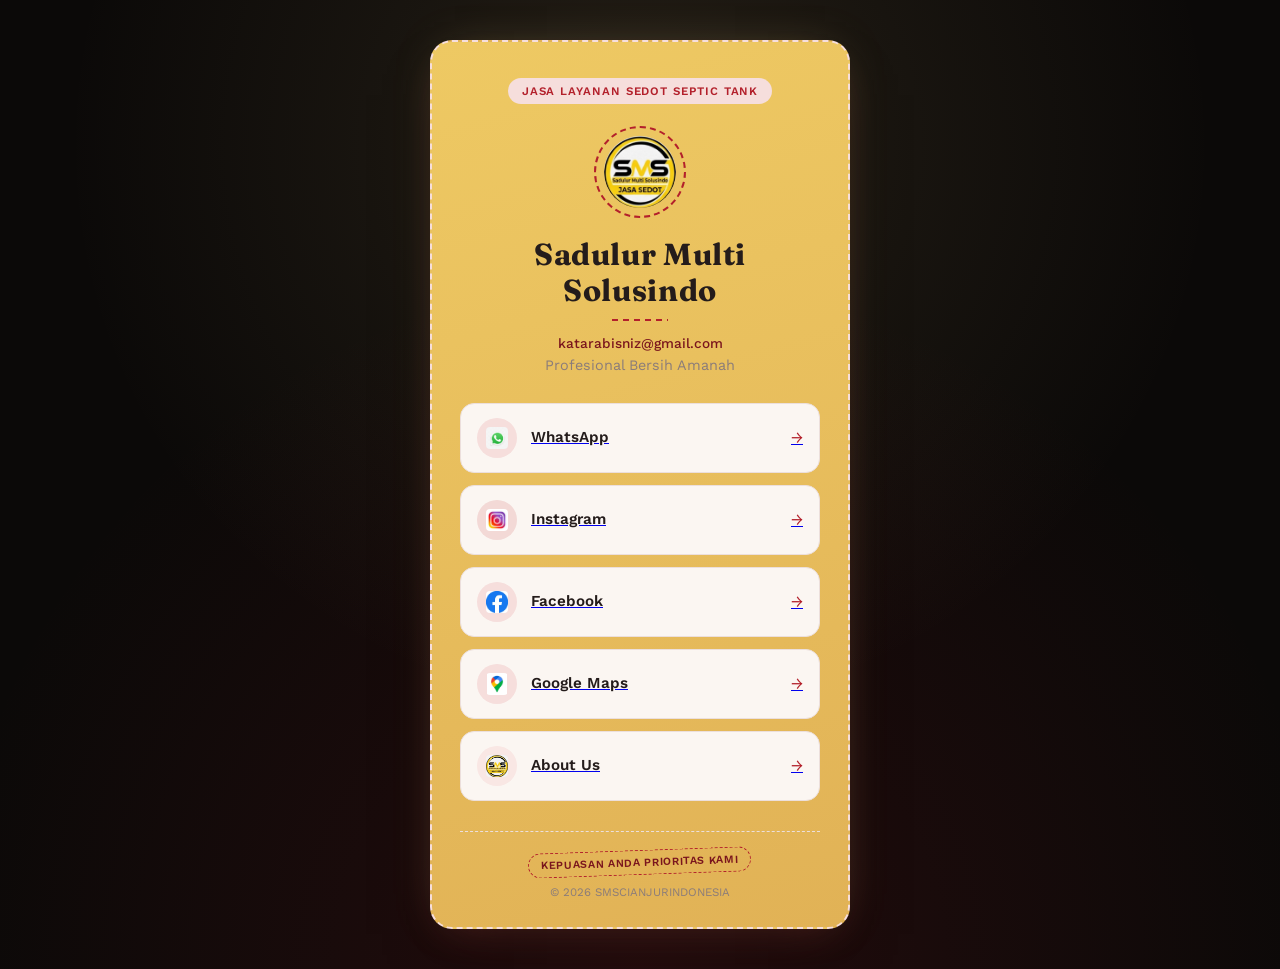
==== index.html @ 0db6859a "Add files via upload" ====
<!doctype html>
<html lang="id">
  <head>
    <meta charset="UTF-8" />
    <meta name="viewport" content="width=device-width, initial-scale=1.0" />
    <title>Sadulur Multi Solusindo</title>
    <link rel="preconnect" href="https://fonts.googleapis.com" />
    <link rel="preconnect" href="https://fonts.gstatic.com" crossorigin />
    <link
      href="https://fonts.googleapis.com/css2?family=Fraunces:opsz,wght@9..144,600;9..144,700&family=Work+Sans:wght@400;500;600&display=swap"
      rel="stylesheet"
    />
    <link rel="stylesheet" href="style.css" />
  </head>
  <body>
    <div class="page">
      <div class="eyebrow">Jasa layanan sedot septic tank</div>

      <div class="badge-wrap">
        <div class="badge">
          <div class="stitch-ring"></div>
          <div class="avatar">
            <img src="b.jpeg" alt="Logo Katara Shop">
          </div>
        </div>
      </div>

      <h1>Sadulur Multi Solusindo</h1>
      <span class="stitch-underline"></span>
      <div class="handle">katarabisniz@gmail.com</div>
      <p class="tagline">Profesional Bersih Amanah</p>

      <div class="rack">
        <a
          class="tag wa"
          href="https://wa.me/6289531434314"
          target="_blank"
          rel="noopener"
        >
          <div class="icon" aria-hidden="true">
            <img src="walogo.png" alt="" />
          </div>
          <div class="label">
            <b>WhatsApp</b>
            <span></span>
          </div>
          <div class="arrow">→</div>
        </a>

        <a class="tag tk" href="https://instagram.com/katarabisniz/" target="_blank" rel="noopener">
          <div class="icon" aria-hidden="true">
            <img src="inslogo.jpg" alt="" />
          </div>
          <div class="label">
            <b>Instagram</b>
            <span></span>
          </div>
          <div class="arrow">→</div>
        </a>

        <a class="tag fb" href="https://www.facebook.com/profile.php?id=61591727910562" target="_blank" rel="noopener">
          <div class="icon" aria-hidden="true">
            <img src="faceb.webp" alt="" />
          </div>
          <div class="label">
            <b>Facebook</b>
            <span></span>
          </div>
          <div class="arrow">→</div>
        </a>

        <a class="tag maps" href="" target="_blank" rel="noopener">
          <div class="icon" aria-hidden="true">
            <img src="googleloog.webp" alt="" />
          </div>
          <div class="label">
            <b>Google Maps</b>
            <span></span>
          </div>
          <div class="arrow">→</div>
        </a>

        <a class="tag sh" href="about.html" target="_blank" rel="noopener">
          <div class="icon" aria-hidden="true">
            <img src="b.jpeg" alt="" />
          </div>
          <div class="label">
            <b>About Us</b>
            <span></span>
          </div>
          <div class="arrow">→</div>
        </a>
      </div>

      <div class="footer">
        <div class="stamp">Kepuasan anda prioritas kami</div>
        <p>© 2026 SMSCIANJURINDONESIA</p>
      </div>
    </div>

    <script src="script.js"></script>
  </body>
</html>
---- style.css ----
:root {
  --merah: #b3202b;
  --merah-gelap: #7a151d;
  --merah-muda: #f6dedc;
  --emas-lembut: #e1b256;
  --emas-terang: #eec963;
  --krem: #fbf6f2;
  --tinta: #241c1b;
  --tinta-lunak: #8a7c7a;
  --garis: #ecdfdc;

  --radius-besar: 22px;
  --radius-kecil: 14px;
}

* {
  box-sizing: border-box;
  margin: 0;
  padding: 0;
  -webkit-tap-highlight-color: transparent;
}

@media (prefers-reduced-motion: reduce) {
  * {
    animation: none !important;
    transition: none !important;
  }
}

html {
  -webkit-text-size-adjust: 100%;
  text-size-adjust: 100%;
}

body {
  min-height: 100vh;
  min-height: 100dvh;
  display: flex;
  align-items: center;
  justify-content: center;
  padding: 40px 16px;
  padding-top: max(40px, env(safe-area-inset-top));
  padding-bottom: max(40px, env(safe-area-inset-bottom));
  padding-left: max(16px, env(safe-area-inset-left));
  padding-right: max(16px, env(safe-area-inset-right));
  background:
    radial-gradient(circle at 50% 15%, rgba(217, 185, 120, 0.12) 0%, transparent 55%),
    radial-gradient(circle at 50% 100%, rgba(179, 32, 43, 0.15) 0%, transparent 60%),
    #0b0908;
  font-family: "Work Sans", sans-serif;
  color: var(--tinta);
  overflow-x: hidden;
}

.page {
  width: 100%;
  max-width: 420px;
  background: linear-gradient(165deg, var(--emas-terang) 0%, var(--emas-lembut) 100%);
  border: 2px dashed var(--merah-muda);
  border-radius: var(--radius-besar);
  padding: 36px 28px 28px;
  text-align: center;
  box-shadow:
    0 30px 60px -25px rgba(0, 0, 0, 0.55),
    0 18px 40px -22px rgba(179, 32, 43, 0.35),
    0 0 50px -18px rgba(217, 185, 120, 0.4);
}

.eyebrow {
  display: inline-block;
  font-size: clamp(0.66rem, 2.6vw, 0.72rem);
  font-weight: 600;
  letter-spacing: 0.08em;
  text-transform: uppercase;
  color: var(--merah);
  background: var(--merah-muda);
  padding: 6px 14px;
  border-radius: 999px;
  margin-bottom: 22px;
}

.badge-wrap {
  display: flex;
  justify-content: center;
  margin-bottom: 18px;
}

.badge {
  position: relative;
  width: 92px;
  height: 92px;
}

.stitch-ring {
  position: absolute;
  inset: 0;
  border-radius: 50%;
  border: 2px dashed var(--merah);
  animation: putar 16s linear infinite;
}

@keyframes putar {
  from {
    transform: rotate(0deg);
  }
  to {
    transform: rotate(360deg);
  }
}

.avatar {
  position: absolute;
  inset: 10px;
  border-radius: 50%;
  background: var(--merah);
  display: flex;
  align-items: center;
  justify-content: center;
  overflow: hidden;
}

.avatar span {
  font-family: "Fraunces", serif;
  font-weight: 700;
  font-size: 1.9rem;
  color: var(--emas-terang);
}

.avatar img {
  width: 100%;
  height: 100%;
  object-fit: cover;
}

h1 {
  font-family: "Fraunces", serif;
  font-weight: 700;
  font-size: clamp(1.35rem, 6vw, 1.9rem);
  letter-spacing: 0.02em;
  color: var(--tinta);
  margin-bottom: 10px;
  line-height: 1.2;
}

.stitch-underline {
  display: block;
  width: 56px;
  height: 2px;
  margin: 0 auto 14px;
  background-image: repeating-linear-gradient(
    90deg,
    var(--merah) 0 6px,
    transparent 6px 11px
  );
}

.handle {
  font-size: clamp(0.78rem, 3vw, 0.85rem);
  font-weight: 500;
  color: var(--merah-gelap);
  margin-bottom: 6px;
  word-break: break-word;
}

.tagline {
  font-size: clamp(0.82rem, 3vw, 0.9rem);
  color: var(--tinta-lunak);
  margin-bottom: 30px;
}

.rack {
  display: flex;
  flex-direction: column;
  gap: 12px;
}

.tag {
  display: flex;
  align-items: center;
  gap: 14px;
  padding: 14px 16px;
  min-height: 48px;
  background: var(--krem);
  border: 1px solid var(--garis);
  border-radius: var(--radius-kecil);
  text-align: left;
  transition:
    transform 0.18s ease,
    box-shadow 0.18s ease,
    border-color 0.18s ease;
}

.tag:hover,
.tag:focus-visible {
  transform: translateY(-2px);
  border-color: var(--merah);
  box-shadow: 0 12px 24px -16px rgba(179, 32, 43, 0.45);
  outline: none;
}

.tag:active {
  transform: scale(0.98);
  border-color: var(--merah);
}

.icon {
  flex-shrink: 0;
  width: 40px;
  height: 40px;
  border-radius: 50%;
  display: flex;
  align-items: center;
  justify-content: center;
  background: var(--merah-muda);
  color: var(--merah);
}

.icon img {
  width: 22px;
  height: 22px;
  object-fit: contain;
  border-radius: 4px;
}

.label {
  flex: 1;
  min-width: 0;
  display: flex;
  flex-direction: column;
  gap: 2px;
}

.label b {
  font-size: clamp(0.88rem, 3.2vw, 0.95rem);
  font-weight: 600;
  color: var(--tinta);
}

.label span {
  font-size: 0.78rem;
  color: var(--tinta-lunak);
}

.arrow {
  flex-shrink: 0;
  color: var(--merah);
  font-size: 1rem;
  transition: transform 0.18s ease;
}

.tag:hover .arrow {
  transform: translateX(4px);
}

.tag.tk .icon {
  background: #f3d9d6;
}
.tag.sh .icon {
  background: #f9e7e4;
}

.footer {
  margin-top: 30px;
  padding-top: 18px;
  border-top: 1px dashed var(--garis);
}

.stamp {
  display: inline-block;
  font-size: 0.68rem;
  font-weight: 600;
  letter-spacing: 0.06em;
  text-transform: uppercase;
  color: var(--merah-gelap);
  border: 1px dashed var(--merah);
  padding: 5px 12px;
  border-radius: 999px;
  transform: rotate(-2deg);
}

.footer p {
  margin-top: 10px;
  font-size: 0.72rem;
  color: var(--tinta-lunak);
}

@media (max-width: 480px) {
  body {
    padding: 24px 12px;
  }
  .page {
    padding: 30px 20px 24px;
    border-radius: 18px;
  }
}

@media (max-width: 400px) {
  .page {
    padding: 26px 16px 20px;
  }
  .badge {
    width: 80px;
    height: 80px;
  }
  .tag {
    padding: 12px 12px;
    gap: 10px;
  }
  .icon {
    width: 36px;
    height: 36px;
  }
  .icon img {
    width: 19px;
    height: 19px;
  }
}

@media (max-width: 340px) {
  body {
    padding: 16px 8px;
  }
  .page {
    padding: 22px 14px 18px;
  }
  .eyebrow {
    margin-bottom: 16px;
  }
  .tagline {
    margin-bottom: 22px;
  }
}

@media (max-height: 560px) and (orientation: landscape) {
  body {
    align-items: flex-start;
    padding-top: 20px;
    padding-bottom: 20px;
  }
  .badge-wrap {
    margin-bottom: 12px;
  }
  .badge {
    width: 64px;
    height: 64px;
  }
  h1 {
    margin-bottom: 6px;
  }
  .tagline {
    margin-bottom: 18px;
  }
  .footer {
    margin-top: 18px;
    padding-top: 12px;
  }
}
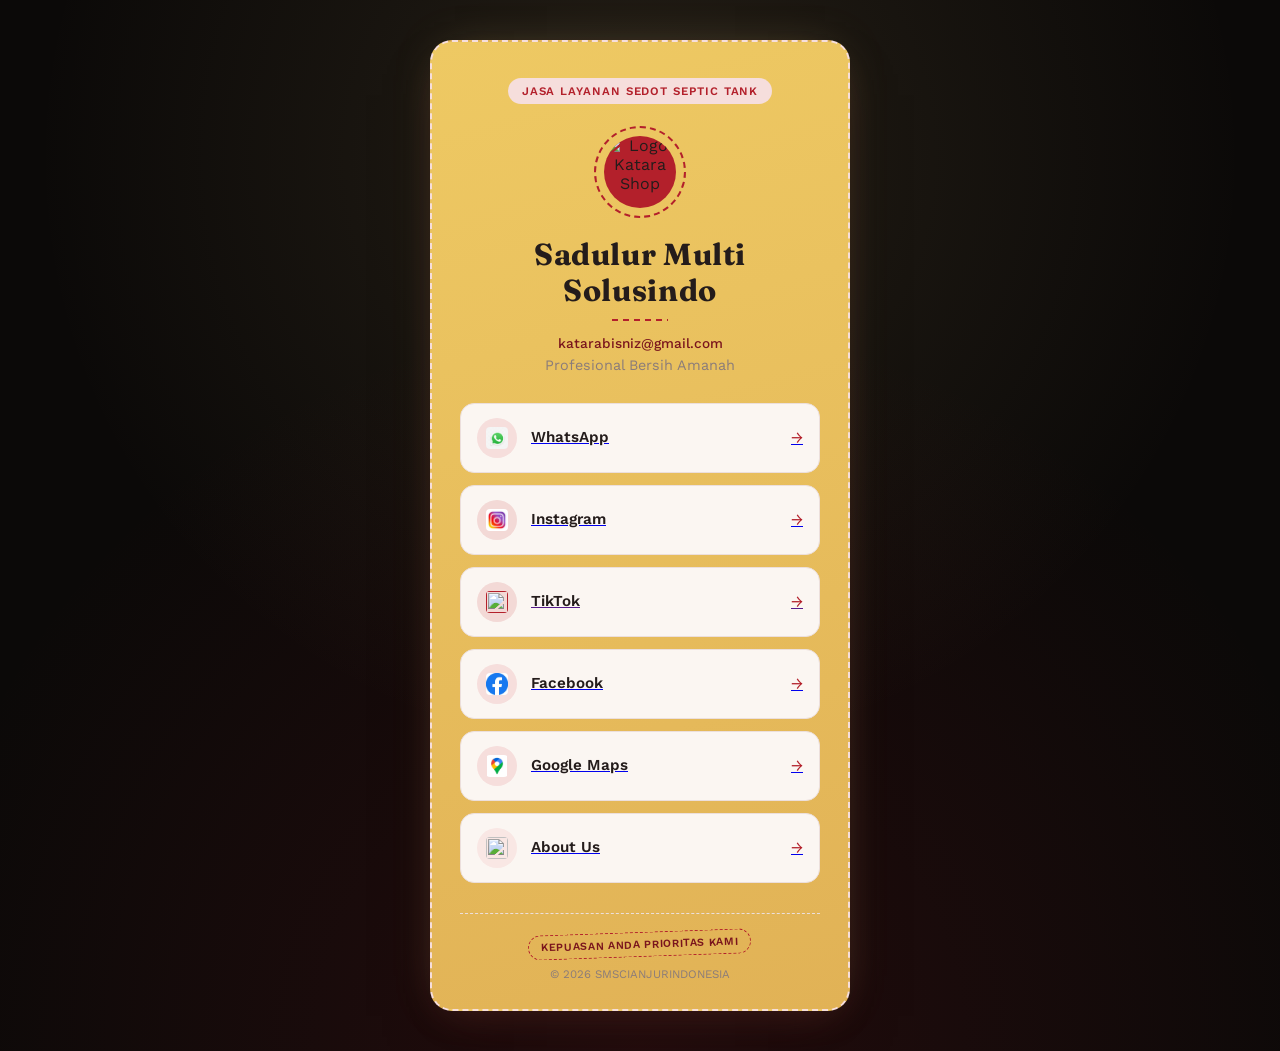
==== commit d5d5adee: "Update index.html" ====
--- a/index.html
+++ b/index.html
@@ -20,7 +20,7 @@
         <div class="badge">
           <div class="stitch-ring"></div>
           <div class="avatar">
-            <img src="b.jpeg" alt="Logo Katara Shop">
+            <img src="logobaru.jpeg" alt="Logo Katara Shop">
           </div>
         </div>
       </div>
@@ -58,6 +58,17 @@
           <div class="arrow">→</div>
         </a>
 
+        <a class="tag tk" href="" target="_blank" rel="noopener">
+          <div class="icon" aria-hidden="true">
+            <img src="tiktoklogo.webp" alt="" />
+          </div>
+          <div class="label">
+            <b>TikTok</b>
+            <span></span>
+          </div>
+          <div class="arrow">→</div>
+        </a>
+
         <a class="tag fb" href="https://www.facebook.com/profile.php?id=61591727910562" target="_blank" rel="noopener">
           <div class="icon" aria-hidden="true">
             <img src="faceb.webp" alt="" />
@@ -82,7 +93,7 @@
 
         <a class="tag sh" href="about.html" target="_blank" rel="noopener">
           <div class="icon" aria-hidden="true">
-            <img src="b.jpeg" alt="" />
+            <img src="logobaru.jpeg" alt="" />
           </div>
           <div class="label">
             <b>About Us</b>
@@ -100,4 +111,4 @@
 
     <script src="script.js"></script>
   </body>
-</html>+</html>
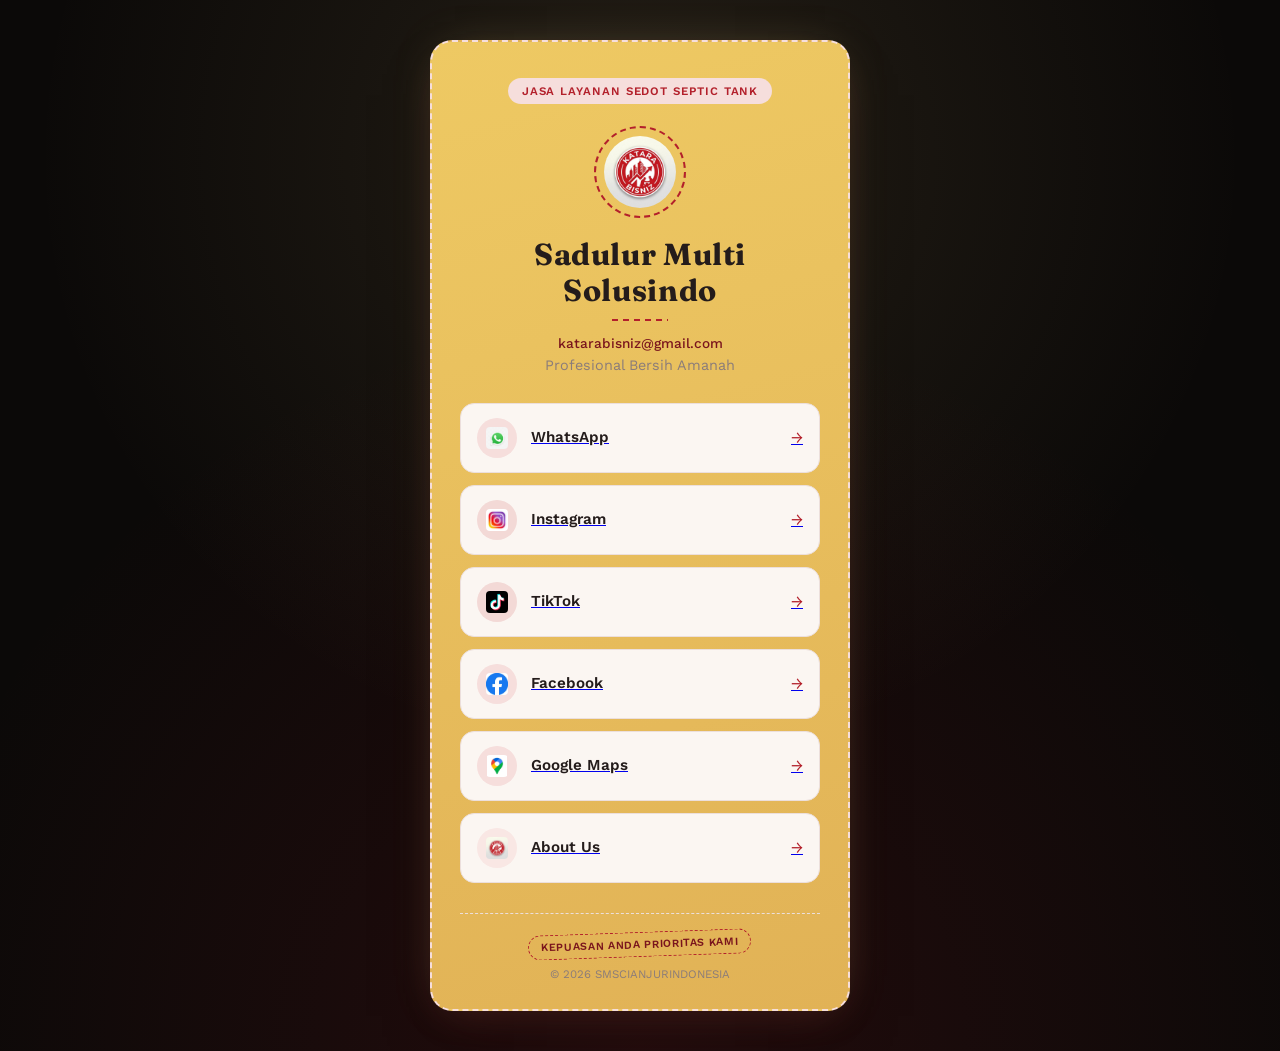
==== commit f95e5560: "Update index.html" ====
--- a/index.html
+++ b/index.html
@@ -58,7 +58,7 @@
           <div class="arrow">→</div>
         </a>
 
-        <a class="tag tk" href="" target="_blank" rel="noopener">
+        <a class="tag tk" href="https://tiktok.com/@katara_76/" target="_blank" rel="noopener">
           <div class="icon" aria-hidden="true">
             <img src="tiktoklogo.webp" alt="" />
           </div>
--- a/style.css
+++ b/style.css
@@ -35,9 +35,6 @@
 body {
   min-height: 100vh;
   min-height: 100dvh;
-  display: flex;
-  align-items: center;
-  justify-content: center;
   padding: 40px 16px;
   padding-top: max(40px, env(safe-area-inset-top));
   padding-bottom: max(40px, env(safe-area-inset-bottom));
@@ -55,6 +52,7 @@
 .page {
   width: 100%;
   max-width: 420px;
+  margin: 0 auto;
   background: linear-gradient(165deg, var(--emas-terang) 0%, var(--emas-lembut) 100%);
   border: 2px dashed var(--merah-muda);
   border-radius: var(--radius-besar);
@@ -333,7 +331,6 @@
 
 @media (max-height: 560px) and (orientation: landscape) {
   body {
-    align-items: flex-start;
     padding-top: 20px;
     padding-bottom: 20px;
   }
@@ -354,4 +351,4 @@
     margin-top: 18px;
     padding-top: 12px;
   }
-}+}
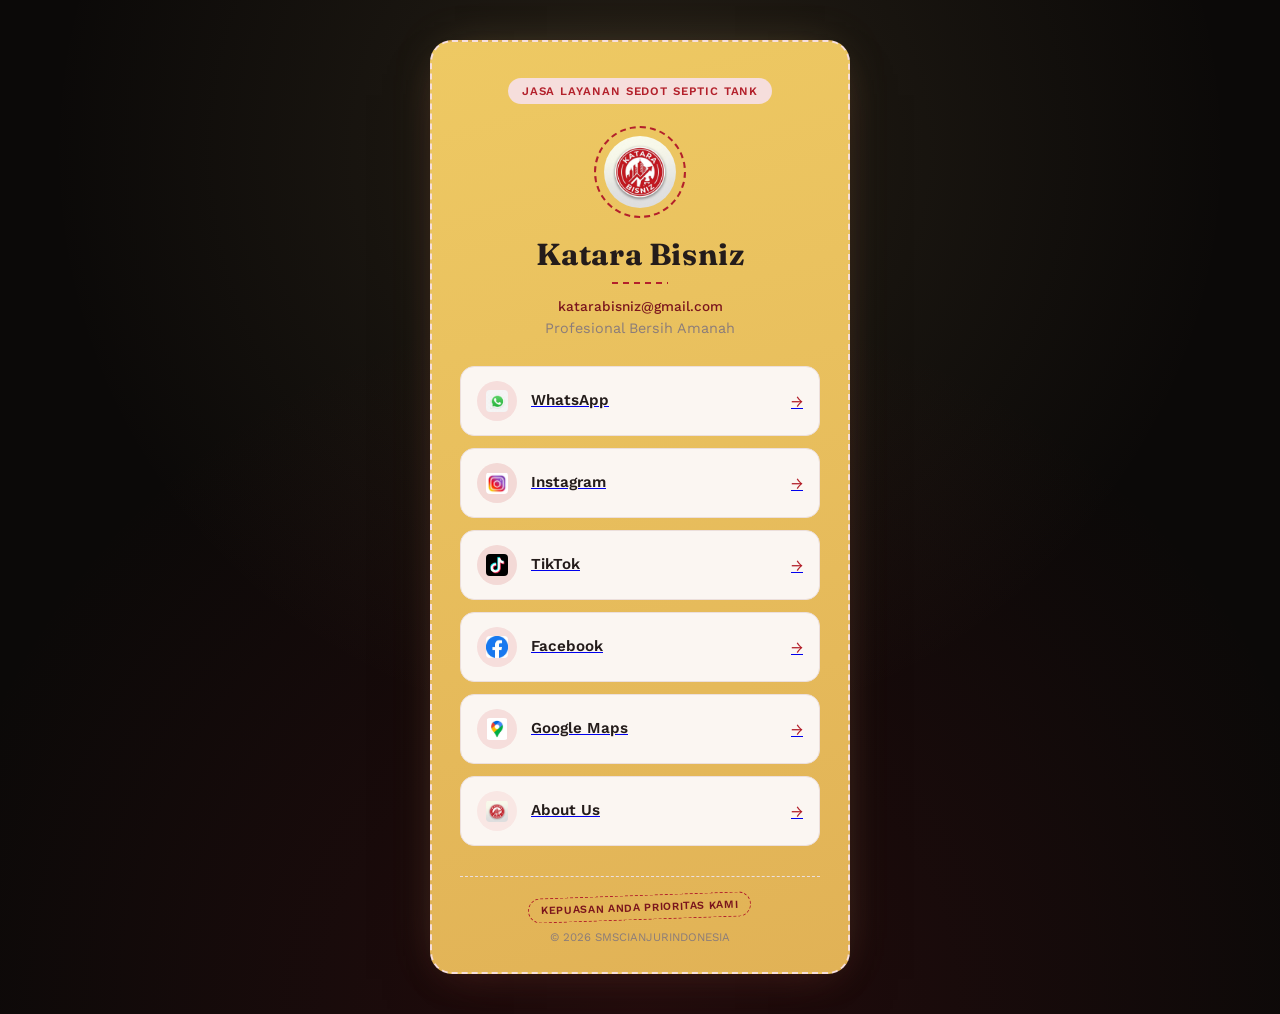
==== commit 4fae0fa5: "Change title from 'Sadulur Multi Solusindo' to 'Katara Bisniz'" ====
--- a/index.html
+++ b/index.html
@@ -3,7 +3,7 @@
   <head>
     <meta charset="UTF-8" />
     <meta name="viewport" content="width=device-width, initial-scale=1.0" />
-    <title>Sadulur Multi Solusindo</title>
+    <title>Katara Bisniz</title>
     <link rel="preconnect" href="https://fonts.googleapis.com" />
     <link rel="preconnect" href="https://fonts.gstatic.com" crossorigin />
     <link
@@ -25,7 +25,7 @@
         </div>
       </div>
 
-      <h1>Sadulur Multi Solusindo</h1>
+      <h1>Katara Bisniz</h1>
       <span class="stitch-underline"></span>
       <div class="handle">katarabisniz@gmail.com</div>
       <p class="tagline">Profesional Bersih Amanah</p>
